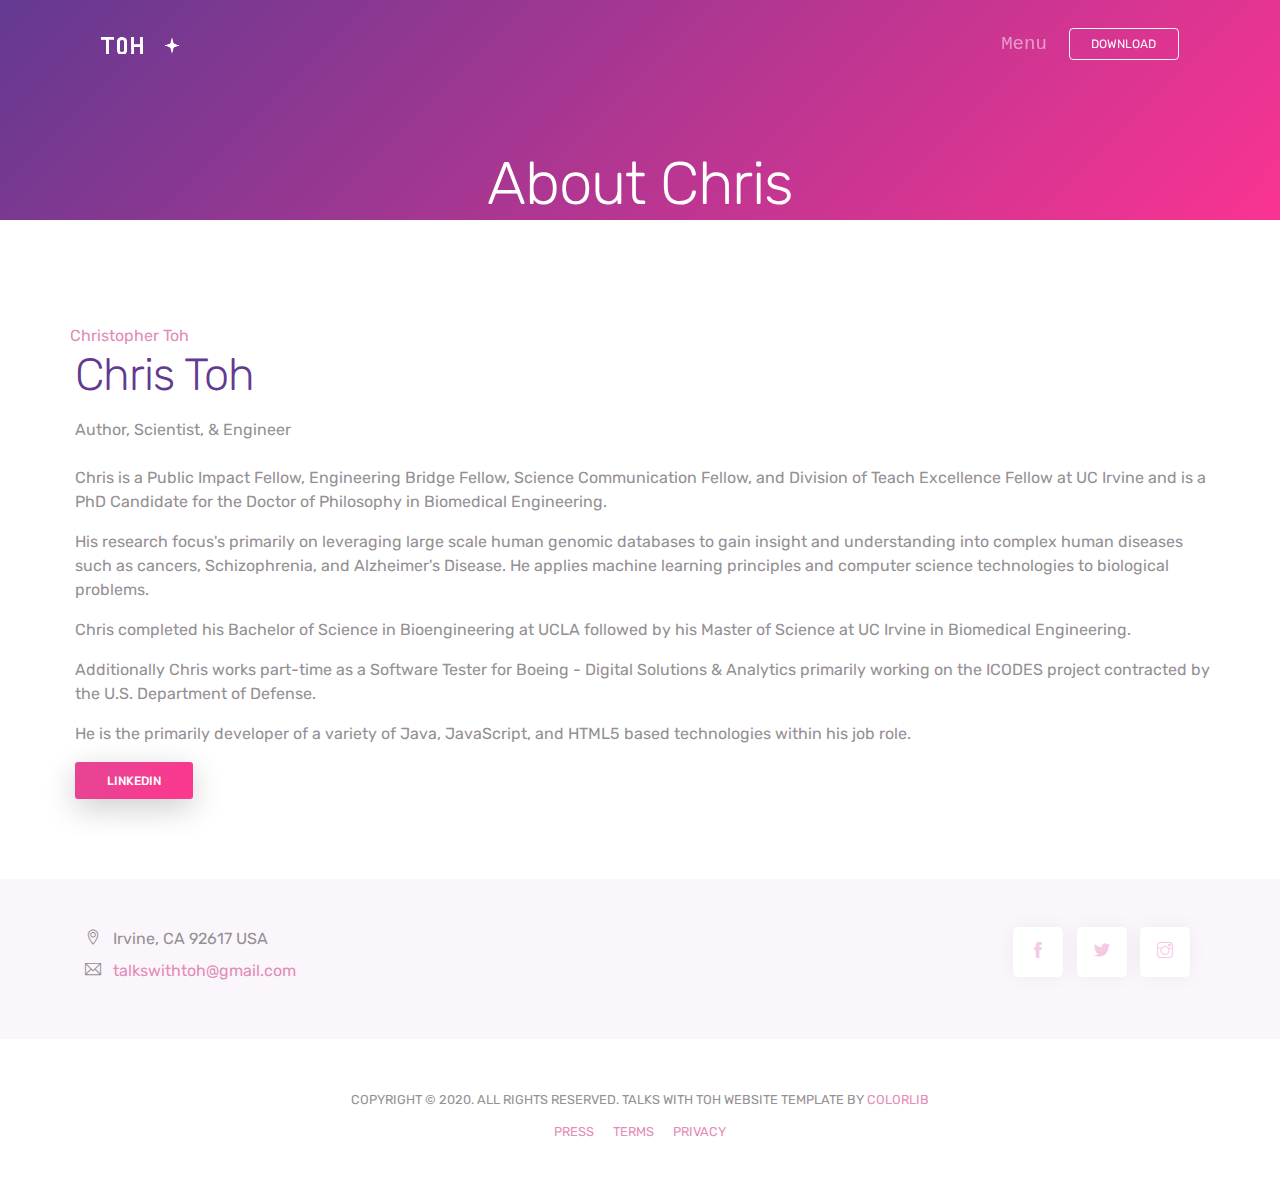
==== about.html @ 0e5e3f34 "Update about" ====
<!doctype html>
<html lang="en">
<!--

Page    : index / MobApp
Version : 1.0
Author  : Colorlib
URI     : https://colorlib.com

 -->

<head>
    <title>Talks With Toh - About</title>
    <!-- Required meta tags -->
    <meta charset="utf-8">
    <meta name="viewport" content="width=device-width, initial-scale=1, shrink-to-fit=no">
    <meta name="description" content="Podcast With Chris Toh">
    <meta name="keywords" content="HTML5, bootstrap, mobile, app, landing, ios, android, responsive, podcast, science, philosophy, faith">

    <!-- Font -->
    <link rel="dns-prefetch" href="//fonts.googleapis.com">
    <link href="https://fonts.googleapis.com/css?family=Rubik:300,400,500" rel="stylesheet">

	<!-- Favorite Icon -->
	<link rel="icon" type="image/png" href="images/twt.png">
	
    <!-- Bootstrap CSS -->
    <link rel="stylesheet" href="css/bootstrap.min.css">
    <!-- Themify Icons -->
    <link rel="stylesheet" href="css/themify-icons.css">
    <!-- Owl carousel -->
    <link rel="stylesheet" href="css/owl.carousel.min.css">
    <!-- Main css -->
    <link href="css/style.css" rel="stylesheet">
	<script type="text/javascript" src="https://platform.linkedin.com/badges/js/profile.js" async defer></script>
</head>

<body data-spy="scroll" data-target="#navbar" data-offset="30">
	<!-- Nav Menu -->

    <div class="nav-menu fixed-top">
        <div class="container">
            <div class="row">
                <div class="col-md-12">
                    <nav class="navbar navbar-dark navbar-expand-lg">
                        <a class="navbar-brand" href="index.html"><img src="images/logo.png" class="img-fluid" alt="logo"></a> <button class="navbar-toggler" type="button" data-toggle="collapse" data-target="#navbar" aria-controls="navbar" aria-expanded="false" aria-label="Toggle navigation"> <span class="navbar-toggler-icon"></span> </button>
                        <div class="collapse navbar-collapse" id="navbar">
                            <ul class="navbar-nav ml-auto">
                                <div class="dropdown active">
									<button class="dropbtn">Menu</button>
									<div class="dropdown-content">
										<li class="nav-item"> <a class="nav-link active" href="#home">HOME <span class="sr-only">(current)</span></a> </li>
										<li class="nav-item"> <a class="nav-link" href="#features">FEATURES</a> </li>
										<li class="nav-item"> <a class="nav-link" href="#gallery">GALLERY</a> </li>
										<li class="nav-item"> <a class="nav-link" href="#support">SUPPORT</a> </li>
										<li class="nav-item"> <a class="nav-link" href="#contact">CONTACT</a> </li>
										<li class="nav-item"> <a class="nav-link" href="press.html">NEWS</a> </li>
										<li class="nav-item"> <a class="nav-link" href="about.html">ABOUT US</a> </li>
										<li class="nav-item"> <a class="nav-link" href="podcast-episodes.html">EPISODES</a> </li>
									</div>
								</div>
                                <li class="nav-item"><a href="https://anchor.fm/talks-with-toh" class="btn btn-outline-light my-3 my-sm-0 ml-lg-3">Download</a></li>
                            </ul>
                        </div>
                    </nav>
                </div>
            </div>
        </div>
    </div>
	
	<header class="bg-gradient" id="home">
        <div class="container mt-5">
            <h1>About Chris</h1>
            <!--<p class="tagline"></p>-->
        </div>
    </header>
	
	<!-- // end .section -->
    <div class="section">

        <div class="container">
            <div class="row">
				<div class="LI-profile-badge"  data-version="v1" data-size="medium" data-locale="en_US" data-type="vertical" data-theme="dark" data-vanity="christopher-toh-9931a657"><a class="LI-simple-link" href='https://www.linkedin.com/in/christopher-toh-9931a657?trk=profile-badge'>Christopher Toh</a></div> 
                <div style="display:flex;">
					
					<div style="float:right; margin-left:5px;">
					
						<h2>Chris Toh</h2>
						<p class="mb-4">Author, Scientist, & Engineer</p>
						<p>Chris is a Public Impact Fellow, Engineering Bridge Fellow, Science Communication Fellow, and Division of Teach Excellence Fellow at UC Irvine and is a PhD Candidate for the Doctor of Philosophy in Biomedical Engineering.</p>
						<p>His research focus's primarily on leveraging large scale human genomic databases to gain insight and understanding into complex human diseases such as cancers, Schizophrenia, and Alzheimer's Disease. He applies machine learning principles and computer science technologies to biological problems.</p>
						<p>Chris completed his Bachelor of Science in Bioengineering at UCLA followed by his Master of Science at UC Irvine in Biomedical Engineering.</p>
						<p>Additionally Chris works part-time as a Software Tester for Boeing - Digital Solutions & Analytics primarily working on the ICODES project contracted by the U.S. Department of Defense.</p>
						<p>He is the primarily developer of a variety of Java, JavaScript, and HTML5 based technologies within his job role.</p>
						<div>
							<a href="https://www.linkedin.com/in/christopher-toh-9931a657" class="btn btn-primary">LinkedIn</a>
						</div>
					</div>
                </div>
            </div>
            
        </div>

    </div>
    <!-- // end .section -->
	
	<div class="light-bg py-5" id="contact">
        <div class="container">
            <div class="row">
                <div class="col-lg-6 text-center text-lg-left">
                    <p class="mb-2"> <span class="ti-location-pin mr-2"></span> Irvine, CA 92617 USA</p>
                    <div class=" d-block d-sm-inline-block">
                        <p class="mb-2">
                            <span class="ti-email mr-2"></span> <a class="mr-4" href="mailto:talkswithtoh@gmail.com">talkswithtoh@gmail.com</a>
                        </p>
                    </div>
                    <!--
					<div class="d-block d-sm-inline-block">
                        <p class="mb-0">
                            <span class="ti-headphone-alt mr-2"></span> <a href="tel:XXXXXXXXXX">XXX-XXX-XXXX</a>
                        </p>
                    </div>
					-->
                </div>
                <div class="col-lg-6">
                    <div class="social-icons">
                        <a href="https://www.facebook.com/TalksWithToh/"><span class="ti-facebook"></span></a>
                        <a href="https://twitter.com/christoh_ofslo"><span class="ti-twitter-alt"></span></a>
                        <a href="https://www.instagram.com/christoh_ofslo/"><span class="ti-instagram"></span></a>
                    </div>
                </div>
            </div>

        </div>

    </div>
    <!-- // end .section -->
    <footer class="my-5 text-center">
        <!-- Copyright removal is not prohibited! -->
        <p class="mb-2"><small>COPYRIGHT © 2020. ALL RIGHTS RESERVED. TALKS WITH TOH WEBSITE TEMPLATE BY <a href="https://colorlib.com">COLORLIB</a></small></p>

        <small>
            <a href="press.html" class="m-2">PRESS</a>
            <a href="#" class="m-2">TERMS</a>
            <a href="#" class="m-2">PRIVACY</a>
        </small>
    </footer>
	
	<!-- jQuery and Bootstrap -->
    <script src="js/jquery-3.2.1.min.js"></script>
    <script src="js/bootstrap.bundle.min.js"></script>
    <!-- Plugins JS -->
    <script src="js/owl.carousel.min.js"></script>
    <!-- Custom JS -->
    <script src="js/script.js"></script>
	
</body>
</html>
---- css/themify-icons.css ----
@font-face {
    font-family: 'themify';
    src: url('../fonts/themify.eot?-fvbane');
    src: url('../fonts/themify.eot?#iefix-fvbane') format('embedded-opentype'), url('../fonts/themify.woff?-fvbane') format('woff'), url('../fonts/themify.ttf?-fvbane') format('truetype'), url('../fonts/themify.svg?-fvbane#themify') format('svg');
    font-weight: normal;
    font-style: normal;
}

[class^="ti-"],
[class*=" ti-"] {
    font-family: 'themify';
    speak: none;
    font-style: normal;
    font-weight: normal;
    font-variant: normal;
    text-transform: none;
    line-height: 1;
    /* Better Font Rendering =========== */
    -webkit-font-smoothing: antialiased;
    -moz-osx-font-smoothing: grayscale;
}

.ti-wand:before {
    content: "\e600";
}

.ti-volume:before {
    content: "\e601";
}

.ti-user:before {
    content: "\e602";
}

.ti-unlock:before {
    content: "\e603";
}

.ti-unlink:before {
    content: "\e604";
}

.ti-trash:before {
    content: "\e605";
}

.ti-thought:before {
    content: "\e606";
}

.ti-target:before {
    content: "\e607";
}

.ti-tag:before {
    content: "\e608";
}

.ti-tablet:before {
    content: "\e609";
}

.ti-star:before {
    content: "\e60a";
}

.ti-spray:before {
    content: "\e60b";
}

.ti-signal:before {
    content: "\e60c";
}

.ti-shopping-cart:before {
    content: "\e60d";
}

.ti-shopping-cart-full:before {
    content: "\e60e";
}

.ti-settings:before {
    content: "\e60f";
}

.ti-search:before {
    content: "\e610";
}

.ti-zoom-in:before {
    content: "\e611";
}

.ti-zoom-out:before {
    content: "\e612";
}

.ti-cut:before {
    content: "\e613";
}

.ti-ruler:before {
    content: "\e614";
}

.ti-ruler-pencil:before {
    content: "\e615";
}

.ti-ruler-alt:before {
    content: "\e616";
}

.ti-bookmark:before {
    content: "\e617";
}

.ti-bookmark-alt:before {
    content: "\e618";
}

.ti-reload:before {
    content: "\e619";
}

.ti-plus:before {
    content: "\e61a";
}

.ti-pin:before {
    content: "\e61b";
}

.ti-pencil:before {
    content: "\e61c";
}

.ti-pencil-alt:before {
    content: "\e61d";
}

.ti-paint-roller:before {
    content: "\e61e";
}

.ti-paint-bucket:before {
    content: "\e61f";
}

.ti-na:before {
    content: "\e620";
}

.ti-mobile:before {
    content: "\e621";
}

.ti-minus:before {
    content: "\e622";
}

.ti-medall:before {
    content: "\e623";
}

.ti-medall-alt:before {
    content: "\e624";
}

.ti-marker:before {
    content: "\e625";
}

.ti-marker-alt:before {
    content: "\e626";
}

.ti-arrow-up:before {
    content: "\e627";
}

.ti-arrow-right:before {
    content: "\e628";
}

.ti-arrow-left:before {
    content: "\e629";
}

.ti-arrow-down:before {
    content: "\e62a";
}

.ti-lock:before {
    content: "\e62b";
}

.ti-location-arrow:before {
    content: "\e62c";
}

.ti-link:before {
    content: "\e62d";
}

.ti-layout:before {
    content: "\e62e";
}

.ti-layers:before {
    content: "\e62f";
}

.ti-layers-alt:before {
    content: "\e630";
}

.ti-key:before {
    content: "\e631";
}

.ti-import:before {
    content: "\e632";
}

.ti-image:before {
    content: "\e633";
}

.ti-heart:before {
    content: "\e634";
}

.ti-heart-broken:before {
    content: "\e635";
}

.ti-hand-stop:before {
    content: "\e636";
}

.ti-hand-open:before {
    content: "\e637";
}

.ti-hand-drag:before {
    content: "\e638";
}

.ti-folder:before {
    content: "\e639";
}

.ti-flag:before {
    content: "\e63a";
}

.ti-flag-alt:before {
    content: "\e63b";
}

.ti-flag-alt-2:before {
    content: "\e63c";
}

.ti-eye:before {
    content: "\e63d";
}

.ti-export:before {
    content: "\e63e";
}

.ti-exchange-vertical:before {
    content: "\e63f";
}

.ti-desktop:before {
    content: "\e640";
}

.ti-cup:before {
    content: "\e641";
}

.ti-crown:before {
    content: "\e642";
}

.ti-comments:before {
    content: "\e643";
}

.ti-comment:before {
    content: "\e644";
}

.ti-comment-alt:before {
    content: "\e645";
}

.ti-close:before {
    content: "\e646";
}

.ti-clip:before {
    content: "\e647";
}

.ti-angle-up:before {
    content: "\e648";
}

.ti-angle-right:before {
    content: "\e649";
}

.ti-angle-left:before {
    content: "\e64a";
}

.ti-angle-down:before {
    content: "\e64b";
}

.ti-check:before {
    content: "\e64c";
}

.ti-check-box:before {
    content: "\e64d";
}

.ti-camera:before {
    content: "\e64e";
}

.ti-announcement:before {
    content: "\e64f";
}

.ti-brush:before {
    content: "\e650";
}

.ti-briefcase:before {
    content: "\e651";
}

.ti-bolt:before {
    content: "\e652";
}

.ti-bolt-alt:before {
    content: "\e653";
}

.ti-blackboard:before {
    content: "\e654";
}

.ti-bag:before {
    content: "\e655";
}

.ti-move:before {
    content: "\e656";
}

.ti-arrows-vertical:before {
    content: "\e657";
}

.ti-arrows-horizontal:before {
    content: "\e658";
}

.ti-fullscreen:before {
    content: "\e659";
}

.ti-arrow-top-right:before {
    content: "\e65a";
}

.ti-arrow-top-left:before {
    content: "\e65b";
}

.ti-arrow-circle-up:before {
    content: "\e65c";
}

.ti-arrow-circle-right:before {
    content: "\e65d";
}

.ti-arrow-circle-left:before {
    content: "\e65e";
}

.ti-arrow-circle-down:before {
    content: "\e65f";
}

.ti-angle-double-up:before {
    content: "\e660";
}

.ti-angle-double-right:before {
    content: "\e661";
}

.ti-angle-double-left:before {
    content: "\e662";
}

.ti-angle-double-down:before {
    content: "\e663";
}

.ti-zip:before {
    content: "\e664";
}

.ti-world:before {
    content: "\e665";
}

.ti-wheelchair:before {
    content: "\e666";
}

.ti-view-list:before {
    content: "\e667";
}

.ti-view-list-alt:before {
    content: "\e668";
}

.ti-view-grid:before {
    content: "\e669";
}

.ti-uppercase:before {
    content: "\e66a";
}

.ti-upload:before {
    content: "\e66b";
}

.ti-underline:before {
    content: "\e66c";
}

.ti-truck:before {
    content: "\e66d";
}

.ti-timer:before {
    content: "\e66e";
}

.ti-ticket:before {
    content: "\e66f";
}

.ti-thumb-up:before {
    content: "\e670";
}

.ti-thumb-down:before {
    content: "\e671";
}

.ti-text:before {
    content: "\e672";
}

.ti-stats-up:before {
    content: "\e673";
}

.ti-stats-down:before {
    content: "\e674";
}

.ti-split-v:before {
    content: "\e675";
}

.ti-split-h:before {
    content: "\e676";
}

.ti-smallcap:before {
    content: "\e677";
}

.ti-shine:before {
    content: "\e678";
}

.ti-shift-right:before {
    content: "\e679";
}

.ti-shift-left:before {
    content: "\e67a";
}

.ti-shield:before {
    content: "\e67b";
}

.ti-notepad:before {
    content: "\e67c";
}

.ti-server:before {
    content: "\e67d";
}

.ti-quote-right:before {
    content: "\e67e";
}

.ti-quote-left:before {
    content: "\e67f";
}

.ti-pulse:before {
    content: "\e680";
}

.ti-printer:before {
    content: "\e681";
}

.ti-power-off:before {
    content: "\e682";
}

.ti-plug:before {
    content: "\e683";
}

.ti-pie-chart:before {
    content: "\e684";
}

.ti-paragraph:before {
    content: "\e685";
}

.ti-panel:before {
    content: "\e686";
}

.ti-package:before {
    content: "\e687";
}

.ti-music:before {
    content: "\e688";
}

.ti-music-alt:before {
    content: "\e689";
}

.ti-mouse:before {
    content: "\e68a";
}

.ti-mouse-alt:before {
    content: "\e68b";
}

.ti-money:before {
    content: "\e68c";
}

.ti-microphone:before {
    content: "\e68d";
}

.ti-menu:before {
    content: "\e68e";
}

.ti-menu-alt:before {
    content: "\e68f";
}

.ti-map:before {
    content: "\e690";
}

.ti-map-alt:before {
    content: "\e691";
}

.ti-loop:before {
    content: "\e692";
}

.ti-location-pin:before {
    content: "\e693";
}

.ti-list:before {
    content: "\e694";
}

.ti-light-bulb:before {
    content: "\e695";
}

.ti-Italic:before {
    content: "\e696";
}

.ti-info:before {
    content: "\e697";
}

.ti-infinite:before {
    content: "\e698";
}

.ti-id-badge:before {
    content: "\e699";
}

.ti-hummer:before {
    content: "\e69a";
}

.ti-home:before {
    content: "\e69b";
}

.ti-help:before {
    content: "\e69c";
}

.ti-headphone:before {
    content: "\e69d";
}

.ti-harddrives:before {
    content: "\e69e";
}

.ti-harddrive:before {
    content: "\e69f";
}

.ti-gift:before {
    content: "\e6a0";
}

.ti-game:before {
    content: "\e6a1";
}

.ti-filter:before {
    content: "\e6a2";
}

.ti-files:before {
    content: "\e6a3";
}

.ti-file:before {
    content: "\e6a4";
}

.ti-eraser:before {
    content: "\e6a5";
}

.ti-envelope:before {
    content: "\e6a6";
}

.ti-download:before {
    content: "\e6a7";
}

.ti-direction:before {
    content: "\e6a8";
}

.ti-direction-alt:before {
    content: "\e6a9";
}

.ti-dashboard:before {
    content: "\e6aa";
}

.ti-control-stop:before {
    content: "\e6ab";
}

.ti-control-shuffle:before {
    content: "\e6ac";
}

.ti-control-play:before {
    content: "\e6ad";
}

.ti-control-pause:before {
    content: "\e6ae";
}

.ti-control-forward:before {
    content: "\e6af";
}

.ti-control-backward:before {
    content: "\e6b0";
}

.ti-cloud:before {
    content: "\e6b1";
}

.ti-cloud-up:before {
    content: "\e6b2";
}

.ti-cloud-down:before {
    content: "\e6b3";
}

.ti-clipboard:before {
    content: "\e6b4";
}

.ti-car:before {
    content: "\e6b5";
}

.ti-calendar:before {
    content: "\e6b6";
}

.ti-book:before {
    content: "\e6b7";
}

.ti-bell:before {
    content: "\e6b8";
}

.ti-basketball:before {
    content: "\e6b9";
}

.ti-bar-chart:before {
    content: "\e6ba";
}

.ti-bar-chart-alt:before {
    content: "\e6bb";
}

.ti-back-right:before {
    content: "\e6bc";
}

.ti-back-left:before {
    content: "\e6bd";
}

.ti-arrows-corner:before {
    content: "\e6be";
}

.ti-archive:before {
    content: "\e6bf";
}

.ti-anchor:before {
    content: "\e6c0";
}

.ti-align-right:before {
    content: "\e6c1";
}

.ti-align-left:before {
    content: "\e6c2";
}

.ti-align-justify:before {
    content: "\e6c3";
}

.ti-align-center:before {
    content: "\e6c4";
}

.ti-alert:before {
    content: "\e6c5";
}

.ti-alarm-clock:before {
    content: "\e6c6";
}

.ti-agenda:before {
    content: "\e6c7";
}

.ti-write:before {
    content: "\e6c8";
}

.ti-window:before {
    content: "\e6c9";
}

.ti-widgetized:before {
    content: "\e6ca";
}

.ti-widget:before {
    content: "\e6cb";
}

.ti-widget-alt:before {
    content: "\e6cc";
}

.ti-wallet:before {
    content: "\e6cd";
}

.ti-video-clapper:before {
    content: "\e6ce";
}

.ti-video-camera:before {
    content: "\e6cf";
}

.ti-vector:before {
    content: "\e6d0";
}

.ti-themify-logo:before {
    content: "\e6d1";
}

.ti-themify-favicon:before {
    content: "\e6d2";
}

.ti-themify-favicon-alt:before {
    content: "\e6d3";
}

.ti-support:before {
    content: "\e6d4";
}

.ti-stamp:before {
    content: "\e6d5";
}

.ti-split-v-alt:before {
    content: "\e6d6";
}

.ti-slice:before {
    content: "\e6d7";
}

.ti-shortcode:before {
    content: "\e6d8";
}

.ti-shift-right-alt:before {
    content: "\e6d9";
}

.ti-shift-left-alt:before {
    content: "\e6da";
}

.ti-ruler-alt-2:before {
    content: "\e6db";
}

.ti-receipt:before {
    content: "\e6dc";
}

.ti-pin2:before {
    content: "\e6dd";
}

.ti-pin-alt:before {
    content: "\e6de";
}

.ti-pencil-alt2:before {
    content: "\e6df";
}

.ti-palette:before {
    content: "\e6e0";
}

.ti-more:before {
    content: "\e6e1";
}

.ti-more-alt:before {
    content: "\e6e2";
}

.ti-microphone-alt:before {
    content: "\e6e3";
}

.ti-magnet:before {
    content: "\e6e4";
}

.ti-line-double:before {
    content: "\e6e5";
}

.ti-line-dotted:before {
    content: "\e6e6";
}

.ti-line-dashed:before {
    content: "\e6e7";
}

.ti-layout-width-full:before {
    content: "\e6e8";
}

.ti-layout-width-default:before {
    content: "\e6e9";
}

.ti-layout-width-default-alt:before {
    content: "\e6ea";
}

.ti-layout-tab:before {
    content: "\e6eb";
}

.ti-layout-tab-window:before {
    content: "\e6ec";
}

.ti-layout-tab-v:before {
    content: "\e6ed";
}

.ti-layout-tab-min:before {
    content: "\e6ee";
}

.ti-layout-slider:before {
    content: "\e6ef";
}

.ti-layout-slider-alt:before {
    content: "\e6f0";
}

.ti-layout-sidebar-right:before {
    content: "\e6f1";
}

.ti-layout-sidebar-none:before {
    content: "\e6f2";
}

.ti-layout-sidebar-left:before {
    content: "\e6f3";
}

.ti-layout-placeholder:before {
    content: "\e6f4";
}

.ti-layout-menu:before {
    content: "\e6f5";
}

.ti-layout-menu-v:before {
    content: "\e6f6";
}

.ti-layout-menu-separated:before {
    content: "\e6f7";
}

.ti-layout-menu-full:before {
    content: "\e6f8";
}

.ti-layout-media-right-alt:before {
    content: "\e6f9";
}

.ti-layout-media-right:before {
    content: "\e6fa";
}

.ti-layout-media-overlay:before {
    content: "\e6fb";
}

.ti-layout-media-overlay-alt:before {
    content: "\e6fc";
}

.ti-layout-media-overlay-alt-2:before {
    content: "\e6fd";
}

.ti-layout-media-left-alt:before {
    content: "\e6fe";
}

.ti-layout-media-left:before {
    content: "\e6ff";
}

.ti-layout-media-center-alt:before {
    content: "\e700";
}

.ti-layout-media-center:before {
    content: "\e701";
}

.ti-layout-list-thumb:before {
    content: "\e702";
}

.ti-layout-list-thumb-alt:before {
    content: "\e703";
}

.ti-layout-list-post:before {
    content: "\e704";
}

.ti-layout-list-large-image:before {
    content: "\e705";
}

.ti-layout-line-solid:before {
    content: "\e706";
}

.ti-layout-grid4:before {
    content: "\e707";
}

.ti-layout-grid3:before {
    content: "\e708";
}

.ti-layout-grid2:before {
    content: "\e709";
}

.ti-layout-grid2-thumb:before {
    content: "\e70a";
}

.ti-layout-cta-right:before {
    content: "\e70b";
}

.ti-layout-cta-left:before {
    content: "\e70c";
}

.ti-layout-cta-center:before {
    content: "\e70d";
}

.ti-layout-cta-btn-right:before {
    content: "\e70e";
}

.ti-layout-cta-btn-left:before {
    content: "\e70f";
}

.ti-layout-column4:before {
    content: "\e710";
}

.ti-layout-column3:before {
    content: "\e711";
}

.ti-layout-column2:before {
    content: "\e712";
}

.ti-layout-accordion-separated:before {
    content: "\e713";
}

.ti-layout-accordion-merged:before {
    content: "\e714";
}

.ti-layout-accordion-list:before {
    content: "\e715";
}

.ti-ink-pen:before {
    content: "\e716";
}

.ti-info-alt:before {
    content: "\e717";
}

.ti-help-alt:before {
    content: "\e718";
}

.ti-headphone-alt:before {
    content: "\e719";
}

.ti-hand-point-up:before {
    content: "\e71a";
}

.ti-hand-point-right:before {
    content: "\e71b";
}

.ti-hand-point-left:before {
    content: "\e71c";
}

.ti-hand-point-down:before {
    content: "\e71d";
}

.ti-gallery:before {
    content: "\e71e";
}

.ti-face-smile:before {
    content: "\e71f";
}

.ti-face-sad:before {
    content: "\e720";
}

.ti-credit-card:before {
    content: "\e721";
}

.ti-control-skip-forward:before {
    content: "\e722";
}

.ti-control-skip-backward:before {
    content: "\e723";
}

.ti-control-record:before {
    content: "\e724";
}

.ti-control-eject:before {
    content: "\e725";
}

.ti-comments-smiley:before {
    content: "\e726";
}

.ti-brush-alt:before {
    content: "\e727";
}

.ti-youtube:before {
    content: "\e728";
}

.ti-vimeo:before {
    content: "\e729";
}

.ti-twitter:before {
    content: "\e72a";
}

.ti-time:before {
    content: "\e72b";
}

.ti-tumblr:before {
    content: "\e72c";
}

.ti-skype:before {
    content: "\e72d";
}

.ti-share:before {
    content: "\e72e";
}

.ti-share-alt:before {
    content: "\e72f";
}

.ti-rocket:before {
    content: "\e730";
}

.ti-pinterest:before {
    content: "\e731";
}

.ti-new-window:before {
    content: "\e732";
}

.ti-microsoft:before {
    content: "\e733";
}

.ti-list-ol:before {
    content: "\e734";
}

.ti-linkedin:before {
    content: "\e735";
}

.ti-layout-sidebar-2:before {
    content: "\e736";
}

.ti-layout-grid4-alt:before {
    content: "\e737";
}

.ti-layout-grid3-alt:before {
    content: "\e738";
}

.ti-layout-grid2-alt:before {
    content: "\e739";
}

.ti-layout-column4-alt:before {
    content: "\e73a";
}

.ti-layout-column3-alt:before {
    content: "\e73b";
}

.ti-layout-column2-alt:before {
    content: "\e73c";
}

.ti-instagram:before {
    content: "\e73d";
}

.ti-google:before {
    content: "\e73e";
}

.ti-github:before {
    content: "\e73f";
}

.ti-flickr:before {
    content: "\e740";
}

.ti-facebook:before {
    content: "\e741";
}

.ti-dropbox:before {
    content: "\e742";
}

.ti-dribbble:before {
    content: "\e743";
}

.ti-apple:before {
    content: "\e744";
}

.ti-android:before {
    content: "\e745";
}

.ti-save:before {
    content: "\e746";
}

.ti-save-alt:before {
    content: "\e747";
}

.ti-yahoo:before {
    content: "\e748";
}

.ti-wordpress:before {
    content: "\e749";
}

.ti-vimeo-alt:before {
    content: "\e74a";
}

.ti-twitter-alt:before {
    content: "\e74b";
}

.ti-tumblr-alt:before {
    content: "\e74c";
}

.ti-trello:before {
    content: "\e74d";
}

.ti-stack-overflow:before {
    content: "\e74e";
}

.ti-soundcloud:before {
    content: "\e74f";
}

.ti-sharethis:before {
    content: "\e750";
}

.ti-sharethis-alt:before {
    content: "\e751";
}

.ti-reddit:before {
    content: "\e752";
}

.ti-pinterest-alt:before {
    content: "\e753";
}

.ti-microsoft-alt:before {
    content: "\e754";
}

.ti-linux:before {
    content: "\e755";
}

.ti-jsfiddle:before {
    content: "\e756";
}

.ti-joomla:before {
    content: "\e757";
}

.ti-html5:before {
    content: "\e758";
}

.ti-flickr-alt:before {
    content: "\e759";
}

.ti-email:before {
    content: "\e75a";
}

.ti-drupal:before {
    content: "\e75b";
}

.ti-dropbox-alt:before {
    content: "\e75c";
}

.ti-css3:before {
    content: "\e75d";
}

.ti-rss:before {
    content: "\e75e";
}

.ti-rss-alt:before {
    content: "\e75f";
}

.ti-lg {
    font-size: 1.33333333em;
    line-height: 0.75em;
    vertical-align: -15%;
}

.ti-2x {
    font-size: 2em;
}

.ti-3x {
    font-size: 3em;
}

.ti-4x {
    font-size: 4em;
}

.ti-5x {
    font-size: 5em;
}
---- css/style.css ----
@charset "UTF-8";

/*

Style   : MobApp CSS
Version : 1.0
Author  : Surjith S M
URI     : https://surjithctly.in/

Copyright © All rights Reserved 

*/


/*------------------------
[TABLE OF CONTENTS]
    
1. GLOBAL STYLES
2. NAVBAR
3. HERO
4. TABS
5. TESTIMONIALS
6. IMAGE GALLERY
7. PRICING
8. CALL TO ACTION
9. FOOTER

------------------------*/


/* GLOBAL
----------------------*/

body {
    font-family: 'Rubik', sans-serif;
    position: relative;
}

a {
    color: #e38cb7;
}

a:hover,
a:focus {
    color: #d6619c;
}

h1 {
    font-size: 60px;
    font-weight: 300;
    letter-spacing: -1px;
    margin-bottom: 1.5rem;
}

h2 {
    font-size: 45px;
    font-weight: 300;
    color: #633991;
    letter-spacing: -1px;
    margin-bottom: 1rem;
}

h3 {
    color: #633991;
    font-size: 33px;
    font-weight: 500;
}

h4 {
    font-size: 20px;
    font-weight: 500;
    color: #633991;
}

h5 {
    font-size: 28px;
    font-weight: 300;
    color: #633991;
    margin-bottom: 0.7rem;
}

p {
    color: #959094;
}

p.lead {
    color: #e38cb7;
    margin-bottom: 2rem;
}

.text-primary {
    color: #e38cb7 !important;
}

.light-font {
    font-weight: 300;
}

.btn {
    font-size: 12px;
    font-weight: 400;
    text-transform: uppercase;
    padding: 0.375rem 1.35rem;
    transition: all 0.3s ease;
}

.btn-outline-light:hover {
    color: #d6619c;
}

.btn-primary {
    border-radius: 3px;
    background-image: -moz-linear-gradient( 122deg, #e54595 0%, #fd378e 100%);
    background-image: -webkit-linear-gradient( 122deg, #e54595 0%, #fd378e 100%);
    background-image: -ms-linear-gradient( 122deg, #e54595 0%, #fd378e 100%);
    background-image: linear-gradient( 122deg, #e54595 0%, #fd378e 100%);
    box-shadow: 0px 9px 32px 0px rgba(0, 0, 0, 0.2);
    font-weight: 500;
    padding: 0.6rem 2rem;
    border: 0;
}

.btn-primary:hover,
.btn-primary:focus,
.btn-primary:active,
.btn-primary:not([disabled]):not(.disabled).active,
.btn-primary:not([disabled]):not(.disabled):active,
.show>.btn-primary.dropdown-toggle {
    background-image: linear-gradient( 122deg, #fd378e 0%, #e54595 100%);
    box-shadow: 0px 9px 32px 0px rgba(0, 0, 0, 0.3);
    color: #FFF;
}

.btn-light {
    border-radius: 3px;
    background: #FFF;
    box-shadow: 0px 9px 32px 0px rgba(0, 0, 0, 0.26);
    font-size: 14px;
    font-weight: 500;
    color: #633991;
    margin: 0.5rem;
    padding: 0.7rem 1.6rem;
    line-height: 1.8;
}

.btn-group-lg>.btn,
.btn-lg {
    padding: 0.8rem 1rem;
    font-size: 15px;
}

.light-bg {
    background-color: #faf6fb;
}

.section {
    padding: 80px 0;
}

.section-title {
    text-align: center;
    margin-bottom: 3rem;
}

.section-title small {
    color: #998a9b;
}

@media (max-width:767px) {
    h1 {
        font-size: 40px;
    }
    h2 {
        font-size: 30px;
    }
}


/* NAVBAR
----------------------*/

.nav-menu {
    padding: 1rem 0;
    transition: all 0.3s ease;
}

.nav-menu.is-scrolling,
.nav-menu.menu-is-open {
    background-color: rgb(74, 13, 143);
    background: -moz-linear-gradient(135deg, rgb(74, 13, 143) 0%, rgb(250, 42, 143) 100%);
    background: -webkit-linear-gradient(135deg, rgb(74, 13, 143) 0%, rgb(250, 42, 143) 100%);
    background: linear-gradient(135deg, rgb(74, 13, 143) 0%, rgb(250, 42, 143) 100%);
    -webkit-box-shadow: 0px 5px 23px 0px rgba(0, 0, 0, 0.1);
    -moz-box-shadow: 0px 5px 23px 0px rgba(0, 0, 0, 0.1);
    box-shadow: 0px 5px 23px 0px rgba(0, 0, 0, 0.1);
}

.nav-menu.is-scrolling {
    padding: 0;
}

.navbar-nav .nav-link {
    position: relative;
}

@media (min-width: 992px) {
    .navbar-expand-lg .navbar-nav .nav-link {
        padding-right: 1rem;
        padding-left: 1rem;
        font-size: 14px;
    }
    .navbar-nav>.nav-item>.nav-link.active:after {
        content: "";
        border-bottom: 2px solid #cd99d4;
        left: 1rem;
        right: 1rem;
        bottom: 5px;
        height: 1px;
        position: absolute;
    }
}

@media (max-width:991px) {
    .navbar-nav.is-scrolling {
        padding-bottom: 1rem;
    }
    .navbar-nav .nav-item {
        text-align: center;
    }
}

 /* Dropdown Button */
.dropbtn {
	background: transparent;
	color: rgba(255,255,255,.5);
	border: none;
	position: static;
	text-decoration: none;
	font-family: "SFMono-Regular",Menlo,Monaco,Consolas,"Liberation Mono","Courier New",monospace;
	font-size: 19px;
	font-weight: 400;
	line-height: 30px;
	display: block;
}

.dropbtn.active {
	background: #FFF;
    border-top-width: 3px;
    border-color: #ce75b4 #faf6fb #FFF;
    color: #633991;
}

/* The container <div> - needed to position the dropdown content */
.dropdown {
	box-sizing: border-box;
	display: list-item;
	line-height: 24px;
	position: static;
}

/* Dropdown Content (Hidden by Default) */
.dropdown-content {
  display: none;
  position: absolute;
  background-color: rgb(74, 13, 143);
  min-width: 160px;
  box-shadow: 0px 8px 16px 0px rgba(0,0,0,0.2);
  z-index: 1;
}

/* Links inside the dropdown */
.dropdown-content a {
  color: black;
  padding: 12px 16px;
  text-decoration: none;
  display: block;
}

/* Change color of dropdown links on hover */
.dropdown-content a:hover {background-color: transparent;}

/* Show the dropdown menu on hover */
.dropdown:hover .dropdown-content {
	display: block;
	background-color: rgb(74, 13, 143);
    background: -moz-linear-gradient(135deg, rgb(74, 13, 143) 0%, rgb(250, 42, 143) 100%);
    background: -webkit-linear-gradient(135deg, rgb(74, 13, 143) 0%, rgb(250, 42, 143) 100%);
    background: linear-gradient(135deg, rgb(74, 13, 143) 0%, rgb(250, 42, 143) 100%);
    -webkit-box-shadow: 0px 5px 23px 0px rgba(0, 0, 0, 0.1);
    -moz-box-shadow: 0px 5px 23px 0px rgba(0, 0, 0, 0.1);
    box-shadow: 0px 5px 23px 0px rgba(0, 0, 0, 0.1);
}

/* Change the background color of the dropdown button when the dropdown content is shown */
.dropdown:hover .dropbtn {
	background-color: transparent;
	background-image: -moz-linear-gradient( 122deg, #e6388e 0%, #fb378e 100%);
    background-image: -webkit-linear-gradient( 122deg, #e6388e 0%, #fb378e 100%);
    background-image: -ms-linear-gradient( 122deg, #e6388e 0%, #fb378e 100%);
    background-image: linear-gradient( 122deg, #e6388e 0%, #fb378e 100%);
    box-shadow: 0px 9px 32px 0px rgba(0, 0, 0, 0.09);
    color: #FFF;
} 

/* HERO
----------------------*/

header {
    padding: 100px 0 0;
    text-align: center;
    color: #FFF;
}

.bg-gradient {
    background-image: -moz-linear-gradient( 135deg, rgba(60, 8, 118, 0.8) 0%, rgba(250, 0, 118, 0.8) 100%);
    background-image: -webkit-linear-gradient( 135deg, rgba(60, 8, 118, 0.8) 0%, rgba(250, 0, 118, 0.8) 100%);
    background-image: -ms-linear-gradient( 135deg, rgba(60, 8, 118, 0.8) 0%, rgba(250, 0, 118, 0.8) 100%);
    background-image: linear-gradient( 135deg, rgba(60, 8, 118, 0.8) 0%, rgba(250, 0, 118, 0.8) 100%);
}

.tagline {
    font-size: 23px;
    font-weight: 300;
    color: #ffb8f6;
    max-width: 800px;
    margin: 0 auto;
}

.img-holder {
    height: 0;
    padding-bottom: 33%;
    overflow: hidden;
}

@media (max-width:1200px) {
    .img-holder {
        padding-bottom: 50%;
    }
}

@media (max-width:767px) {
    .tagline {
        font-size: 17px;
    }
    .img-holder {
        padding-bottom: 100%;
    }
}


/* FEATURES
----------------------*/

.gradient-fill:before {
    color: #fc73b4;
    background: -moz-linear-gradient(top, #9477b4 0%, #fc73b4 100%);
    background: -webkit-linear-gradient(top, #9477b4 0%, #fc73b4 100%);
    background: linear-gradient(to bottom, #9477b4 0%, #fc73b4 100%);
    -webkit-background-clip: text;
    background-clip: text;
    -webkit-text-fill-color: transparent;
}

.card.features {
    border: 0;
    border-radius: 3px;
    box-shadow: 0px 5px 7px 0px rgba(0, 0, 0, 0.04);
    transition: all 0.3s ease;
}

@media (max-width:991px) {
    .card.features {
        margin-bottom: 2rem;
    }
    [class^="col-"]:last-child .card.features {
        margin-bottom: 0;
    }
}

.card.features:before {
    content: "";
    position: absolute;
    width: 3px;
    color: #fc73b4;
    background: -moz-linear-gradient(top, #9477b4 0%, #fc73b4 100%);
    background: -webkit-linear-gradient(top, #9477b4 0%, #fc73b4 100%);
    background: linear-gradient(to bottom, #9477b4 0%, #fc73b4 100%);
    top: 0;
    bottom: 0;
    left: 0;
}

.card-text {
    font-size: 14px;
}

.card.features:hover {
    transform: translateY(-3px);
    -moz-box-shadow: 0px 5px 30px 0px rgba(0, 0, 0, 0.08);
    -webkit-box-shadow: 0px 5px 30px 0px rgba(0, 0, 0, 0.08);
    box-shadow: 0px 5px 30px 0px rgba(0, 0, 0, 0.08);
}

.box-icon {
    box-shadow: 0px 0px 43px 0px rgba(0, 0, 0, 0.14);
    padding: 10px;
    width: 70px;
    border-radius: 3px;
    margin-bottom: 1.5rem;
    background-color: #FFF;
}

.circle-icon {
    box-shadow: 0px 9px 32px 0px rgba(0, 0, 0, 0.07);
    padding: 10px;
    width: 100px;
    height: 100px;
    border-radius: 50%;
    margin-bottom: 1.5rem;
    background-color: #FFF;
    color: #f5378e;
    font-size: 48px;
    text-align: center;
    line-height: 80px;
    font-weight: 300;
    transition: all 0.3s ease;
}

@media (max-width:992px) {
    .circle-icon {
        width: 70px;
        height: 70px;
        font-size: 28px;
        line-height: 50px;
    }
}

.ui-steps li:hover .circle-icon {
    background-image: -moz-linear-gradient( 122deg, #e6388e 0%, #fb378e 100%);
    background-image: -webkit-linear-gradient( 122deg, #e6388e 0%, #fb378e 100%);
    background-image: -ms-linear-gradient( 122deg, #e6388e 0%, #fb378e 100%);
    background-image: linear-gradient( 122deg, #e6388e 0%, #fb378e 100%);
    box-shadow: 0px 9px 32px 0px rgba(0, 0, 0, 0.09);
    color: #FFF;
}

.ui-steps li {
    padding: 15px 0;
}

.ui-steps li:not(:last-child) {
    border-bottom: 1px solid #f8e3f0;
}

.perspective-phone {
    position: relative;
    z-index: -1;
}

@media (min-width:992px) {
    .perspective-phone {
        margin-top: -150px;
    }
}


/*  TABS
----------------------*/

.tab-content {
    border-bottom-right-radius: 3px;
    border-bottom-left-radius: 3px;
    background-color: #FFF;
    box-shadow: 0px 5px 7px 0px rgba(0, 0, 0, 0.04);
    padding: 3rem;
}

@media (max-width:992px) {
    .tab-content {
        padding: 1.5rem;
    }
}

.tab-content p {
    line-height: 1.8;
}

.tab-content h2 {
    margin-bottom: 0.5rem;
}

.nav-tabs {
    border-bottom: 0;
}

.nav-tabs .nav-item .nav-link,
.nav-tabs .nav-link:focus,
.nav-tabs .nav-link:hover {
    padding: 1rem 1rem;
    border-color: #faf6fb #faf6fb #FFF;
    font-size: 19px;
    color: #b5a4c8;
    background: #f5eff7;
}

.nav-tabs .nav-link.active {
    background: #FFF;
    border-top-width: 3px;
    border-color: #ce75b4 #faf6fb #FFF;
    color: #633991;
}


/*  TESTIMONIALS
----------------------*/

.owl-carousel .owl-item img.client-img {
    width: 110px;
    margin: 30px auto;
    border-radius: 50%;
    box-shadow: 0px 9px 32px 0px rgba(0, 0, 0, 0.07);
}

.testimonials-single {
    text-align: center;
    max-width: 80%;
    margin: 0 auto;
}

.blockquote {
    color: #7a767a;
    font-weight: 300;
}

.owl-next.disabled,
.owl-prev.disabled {
    opacity: 0.5;
}

.owl-prev,
.owl-next {
    position: absolute;
    top: 50%;
    transform: translateY(-50%);
}

.owl-prev {
    left: 0;
}

.owl-next {
    right: 0;
}

.owl-theme .owl-nav.disabled+.owl-dots {
    margin-top: 60px;
}

.owl-theme .owl-dots .owl-dot span {
    background: #e7d9eb;
    width: 35px;
    height: 8px;
    border-radius: 10px;
    transition: all 0.3s ease-in;
}

.owl-theme .owl-dots .owl-dot:hover span {
    background: #ff487e;
}

.owl-theme .owl-dots .owl-dot.active span {
    background: #ff487e;
    box-shadow: 0px 9px 32px 0px rgba(0, 0, 0, 0.07);
}


/*  IMAGE GALLERY
----------------------*/

.img-gallery .owl-item {
    box-shadow: 0px 9px 32px 0px rgba(0, 0, 0, 0.07);
    transform: scale(0.8);
    transition: all 0.3s ease-in;
}

.img-gallery .owl-item.center {
    transform: scale(1);
}


/*  PRICING
----------------------*/

@media (max-width:992px) {
    .card-deck {
        -ms-flex-direction: column;
        flex-direction: column;
    }
    .card-deck .card {
        margin-bottom: 15px;
    }
}

.card.pricing {
    border: 1px solid #f1eef1;
}

.card.pricing.popular {
    border-top-width: 3px;
    border-color: #ce75b4 #faf6fb #FFF;
    box-shadow: 0px 12px 59px 0px rgba(36, 7, 31, 0.11);
    color: #633991;
}

.card.pricing .card-head {
    text-align: center;
    padding: 40px 0 20px;
}

.card.pricing .card-head .price {
    display: block;
    font-size: 45px;
    font-weight: 300;
    color: #633991;
}

.card.pricing .card-head .price sub {
    bottom: 0;
    font-size: 55%;
}

.card.pricing .list-group-item {
    border: 0;
    text-align: center;
    color: #959094;
    padding: 1.05rem 1.25rem;
}

.card.pricing .list-group-item del {
    color: #d9d3d8;
}

.card.pricing .card-body {
    padding: 1.75rem;
}


/*  CALL TO ACTION
----------------------*/

.call-to-action {
    text-align: center;
    color: #FFF;
    margin: 3rem 0;
}

.call-to-action .box-icon {
    margin-left: auto;
    margin-right: auto;
    border-radius: 5px;
    transform: scale(0.85);
    margin-bottom: 2.5rem;
}

.call-to-action h2 {
    color: #FFF;
}

.call-to-action .tagline {
    font-size: 16px;
    font-weight: 300;
    color: #ffb8f6;
    max-width: 650px;
    margin: 0 auto;
}

.btn-light img {
    margin-right: 0.4rem;
    vertical-align: text-bottom;
}


/*  FOOTER
----------------------*/

.social-icons {
    text-align: right;
}

.social-icons a {
    background-color: #FFF;
    box-shadow: 0px 0px 21px 0px rgba(0, 0, 0, 0.05);
    width: 50px;
    height: 50px;
    display: inline-block;
    text-align: center;
    line-height: 50px;
    margin: 0 0.3rem;
    border-radius: 5px;
    color: #f4c9e2;
    transition: all 0.3s ease;
}

.social-icons a:hover {
    text-decoration: none;
    color: #e38cb7;
}

@media (max-width:991px) {
    .social-icons {
        text-align: center;
        margin-top: 2rem;
    }
}

/*  EMBED
----------------------*/
.iframe-container {
	display: flex;
	justify-content: center;
	align-items:center;
    position: relative;
    overflow: hidden;
	padding-bottom: 20%;
}

.iframe-container iframe {
    position: absolute;
    top: 0;
    left: 0;
    width: 100%;
    height: 100%;
    border: 0;
}

/* If in mobile screen with maximum width 479px. The iPhone screen resolution is 320x480 px (except iPhone4, 640x960) */    
@media only screen and (max-width: 479px){
    .iframe-container { width: 90%; }
}
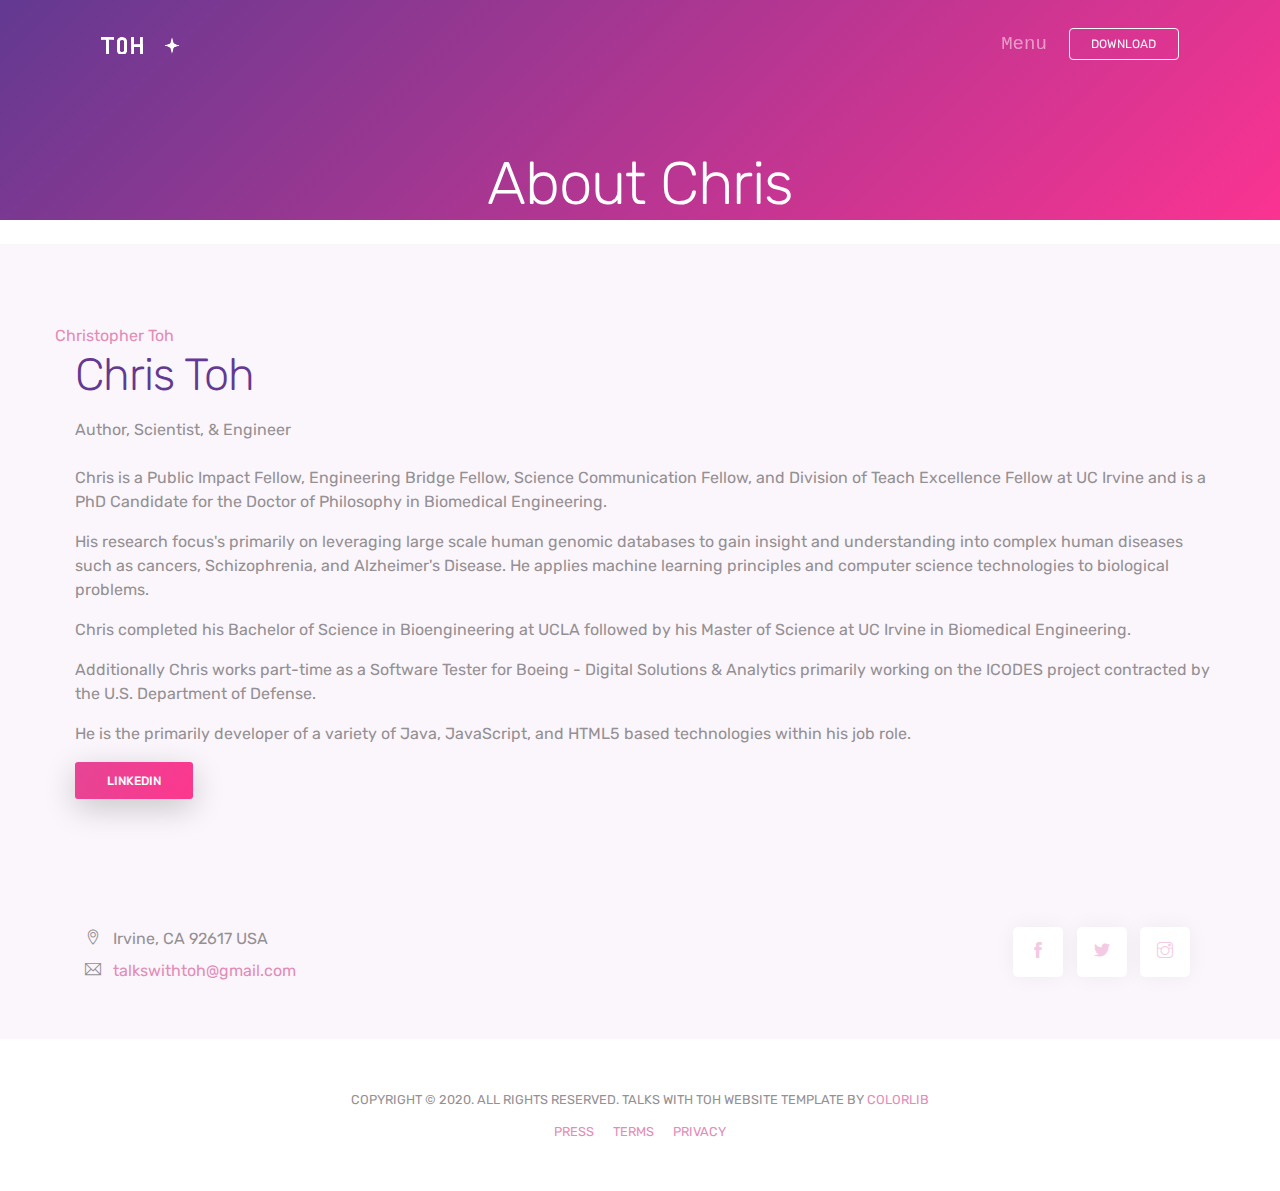
==== commit 52b469be: "Fixed reference links" ====
--- a/about.html
+++ b/about.html
@@ -32,7 +32,18 @@
     <link rel="stylesheet" href="css/owl.carousel.min.css">
     <!-- Main css -->
     <link href="css/style.css" rel="stylesheet">
+	<!-- LinkedIn Badge Script -->
 	<script type="text/javascript" src="https://platform.linkedin.com/badges/js/profile.js" async defer></script>
+	
+	<!-- Global site tag (gtag.js) - Google Analytics -->
+	<script async src="https://www.googletagmanager.com/gtag/js?id=G-KRJTVBMWMR"></script>
+	<script>
+	  window.dataLayer = window.dataLayer || [];
+	  function gtag(){dataLayer.push(arguments);}
+	  gtag('js', new Date());
+
+	  gtag('config', 'G-KRJTVBMWMR');
+	</script>
 </head>
 
 <body data-spy="scroll" data-target="#navbar" data-offset="30">
@@ -49,14 +60,14 @@
                                 <div class="dropdown active">
 									<button class="dropbtn">Menu</button>
 									<div class="dropdown-content">
-										<li class="nav-item"> <a class="nav-link active" href="#home">HOME <span class="sr-only">(current)</span></a> </li>
-										<li class="nav-item"> <a class="nav-link" href="#features">FEATURES</a> </li>
-										<li class="nav-item"> <a class="nav-link" href="#gallery">GALLERY</a> </li>
-										<li class="nav-item"> <a class="nav-link" href="#support">SUPPORT</a> </li>
-										<li class="nav-item"> <a class="nav-link" href="#contact">CONTACT</a> </li>
-										<li class="nav-item"> <a class="nav-link" href="press.html">NEWS</a> </li>
-										<li class="nav-item"> <a class="nav-link" href="about.html">ABOUT US</a> </li>
-										<li class="nav-item"> <a class="nav-link" href="podcast-episodes.html">EPISODES</a> </li>
+										<li class="nav-item"> <a class="nav-link active" href="./index.html#home">HOME <span class="sr-only">(current)</span></a> </li>
+										<li class="nav-item"> <a class="nav-link" href="./index.html#features">FEATURES</a> </li>
+										<li class="nav-item"> <a class="nav-link" href="./index.html#gallery">GALLERY</a> </li>
+										<li class="nav-item"> <a class="nav-link" href="./index.html#support">SUPPORT</a> </li>
+										<li class="nav-item"> <a class="nav-link" href="./index.html#contact">CONTACT</a> </li>
+										<li class="nav-item"> <a class="nav-link" href="./press.html">NEWS</a> </li>
+										<li class="nav-item"> <a class="nav-link" href="./about.html">ABOUT US</a> </li>
+										<li class="nav-item"> <a class="nav-link" href="./podcast-episodes.html">EPISODES</a> </li>
 									</div>
 								</div>
                                 <li class="nav-item"><a href="https://anchor.fm/talks-with-toh" class="btn btn-outline-light my-3 my-sm-0 ml-lg-3">Download</a></li>
@@ -71,17 +82,19 @@
 	<header class="bg-gradient" id="home">
         <div class="container mt-5">
             <h1>About Chris</h1>
-            <!--<p class="tagline"></p>-->
+            <p class="tagline"></p>
         </div>
     </header>
 	
 	<!-- // end .section -->
-    <div class="section">
+    <div class="section light-bg">
 
         <div class="container">
             <div class="row">
-				<div class="LI-profile-badge"  data-version="v1" data-size="medium" data-locale="en_US" data-type="vertical" data-theme="dark" data-vanity="christopher-toh-9931a657"><a class="LI-simple-link" href='https://www.linkedin.com/in/christopher-toh-9931a657?trk=profile-badge'>Christopher Toh</a></div> 
-                <div style="display:flex;">
+				<div class="row">
+					<div class="LI-profile-badge"  data-version="v1" data-size="medium" data-locale="en_US" data-type="vertical" data-theme="dark" data-vanity="christopher-toh-9931a657"><a class="LI-simple-link" href='https://www.linkedin.com/in/christopher-toh-9931a657?trk=profile-badge'>Christopher Toh</a></div> 
+                </div>
+				<div style="display:flex;">
 					
 					<div style="float:right; margin-left:5px;">
 					
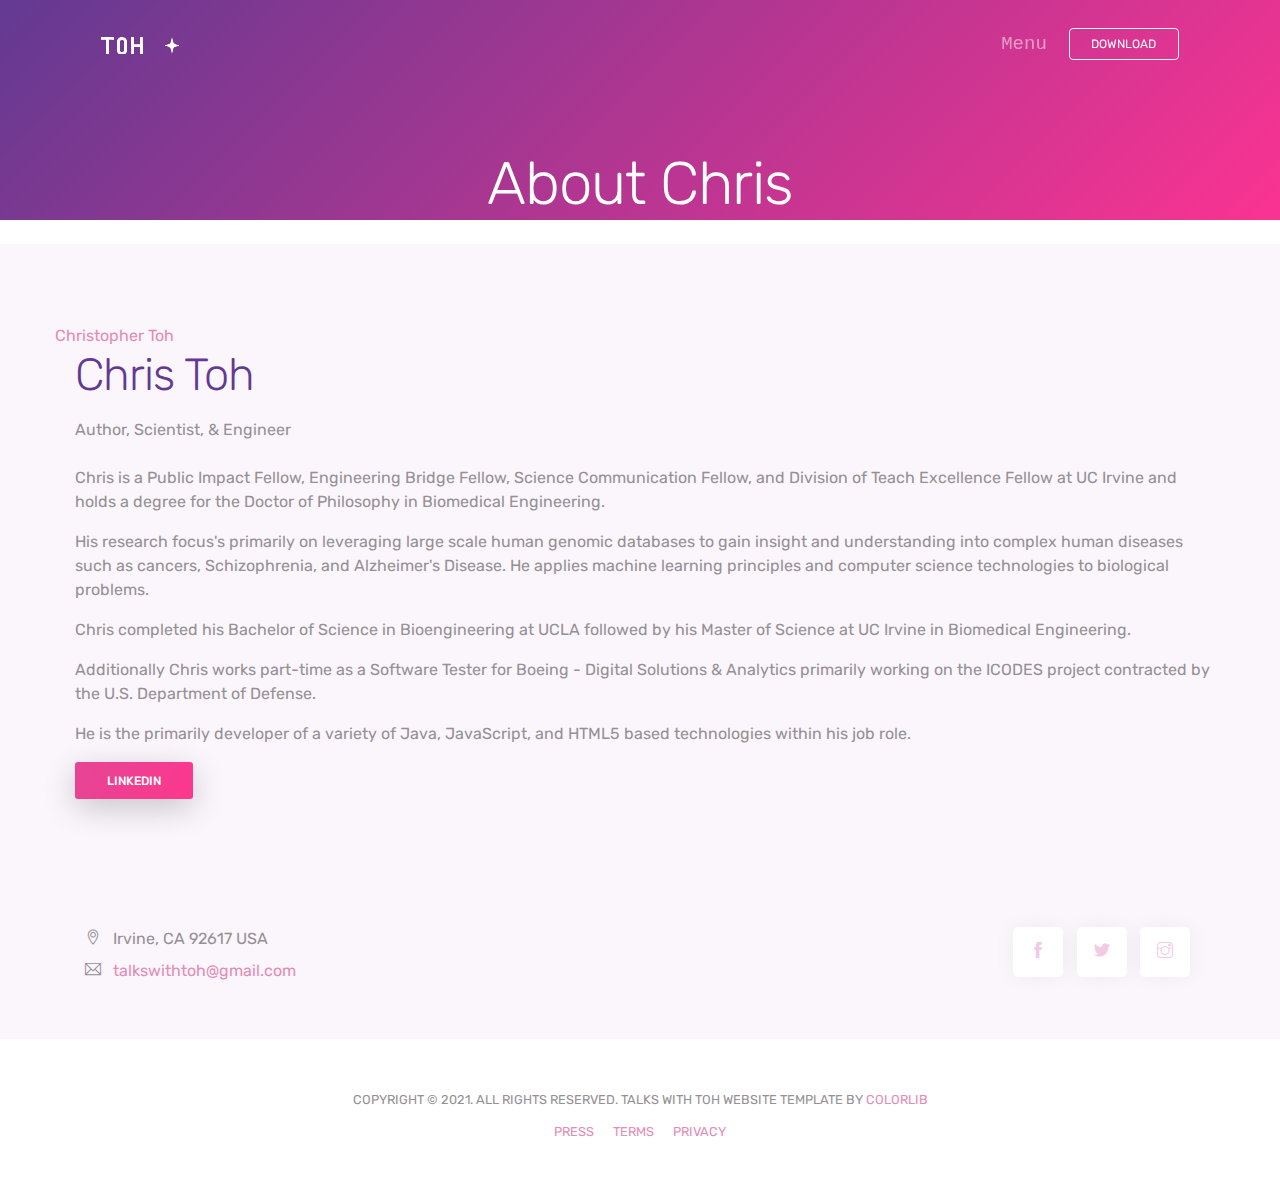
==== commit 569cac84: "Added Dissertation and 2021 Copyright" ====
--- a/about.html
+++ b/about.html
@@ -100,7 +100,7 @@
 					
 						<h2>Chris Toh</h2>
 						<p class="mb-4">Author, Scientist, & Engineer</p>
-						<p>Chris is a Public Impact Fellow, Engineering Bridge Fellow, Science Communication Fellow, and Division of Teach Excellence Fellow at UC Irvine and is a PhD Candidate for the Doctor of Philosophy in Biomedical Engineering.</p>
+						<p>Chris is a Public Impact Fellow, Engineering Bridge Fellow, Science Communication Fellow, and Division of Teach Excellence Fellow at UC Irvine and holds a degree for the Doctor of Philosophy in Biomedical Engineering.</p>
 						<p>His research focus's primarily on leveraging large scale human genomic databases to gain insight and understanding into complex human diseases such as cancers, Schizophrenia, and Alzheimer's Disease. He applies machine learning principles and computer science technologies to biological problems.</p>
 						<p>Chris completed his Bachelor of Science in Bioengineering at UCLA followed by his Master of Science at UC Irvine in Biomedical Engineering.</p>
 						<p>Additionally Chris works part-time as a Software Tester for Boeing - Digital Solutions & Analytics primarily working on the ICODES project contracted by the U.S. Department of Defense.</p>
@@ -150,7 +150,7 @@
     <!-- // end .section -->
     <footer class="my-5 text-center">
         <!-- Copyright removal is not prohibited! -->
-        <p class="mb-2"><small>COPYRIGHT © 2020. ALL RIGHTS RESERVED. TALKS WITH TOH WEBSITE TEMPLATE BY <a href="https://colorlib.com">COLORLIB</a></small></p>
+        <p class="mb-2"><small>COPYRIGHT © 2021. ALL RIGHTS RESERVED. TALKS WITH TOH WEBSITE TEMPLATE BY <a href="https://colorlib.com">COLORLIB</a></small></p>
 
         <small>
             <a href="press.html" class="m-2">PRESS</a>
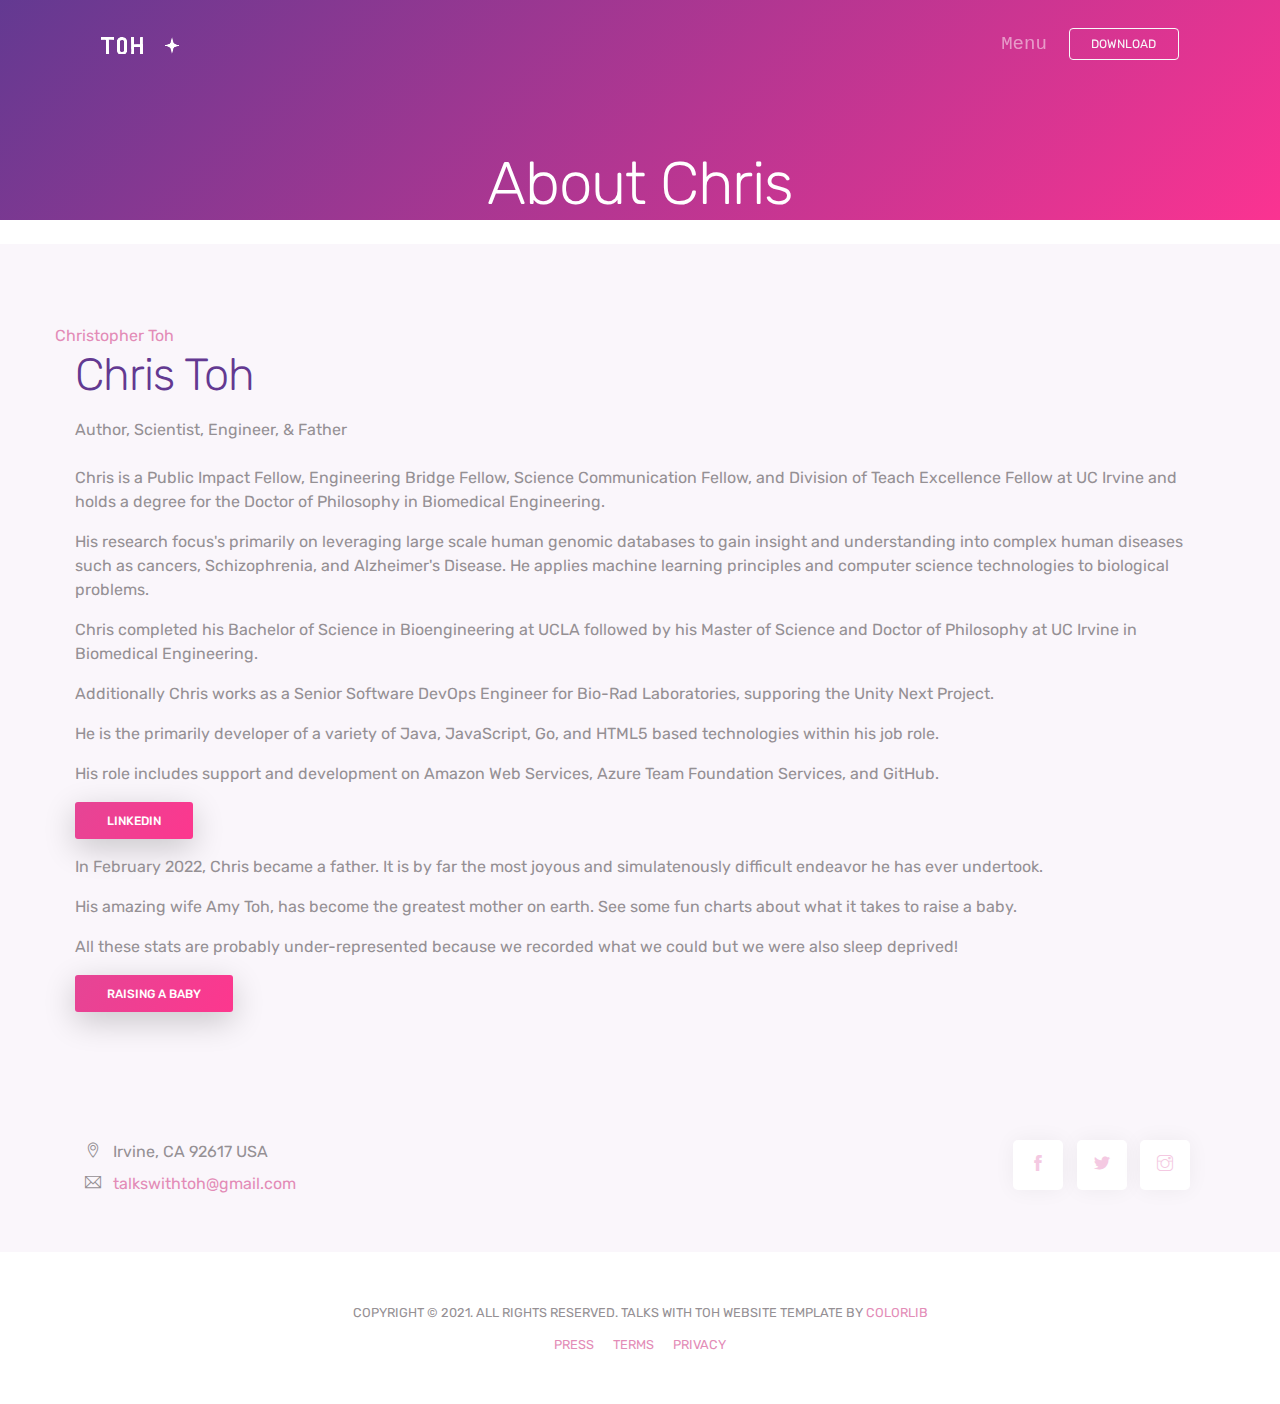
==== commit 0b19d1d0: "Added Adeline Charts." ====
--- a/about.html
+++ b/about.html
@@ -99,14 +99,22 @@
 					<div style="float:right; margin-left:5px;">
 					
 						<h2>Chris Toh</h2>
-						<p class="mb-4">Author, Scientist, & Engineer</p>
+						<p class="mb-4">Author, Scientist, Engineer, & Father</p>
 						<p>Chris is a Public Impact Fellow, Engineering Bridge Fellow, Science Communication Fellow, and Division of Teach Excellence Fellow at UC Irvine and holds a degree for the Doctor of Philosophy in Biomedical Engineering.</p>
 						<p>His research focus's primarily on leveraging large scale human genomic databases to gain insight and understanding into complex human diseases such as cancers, Schizophrenia, and Alzheimer's Disease. He applies machine learning principles and computer science technologies to biological problems.</p>
-						<p>Chris completed his Bachelor of Science in Bioengineering at UCLA followed by his Master of Science at UC Irvine in Biomedical Engineering.</p>
-						<p>Additionally Chris works part-time as a Software Tester for Boeing - Digital Solutions & Analytics primarily working on the ICODES project contracted by the U.S. Department of Defense.</p>
-						<p>He is the primarily developer of a variety of Java, JavaScript, and HTML5 based technologies within his job role.</p>
+						<p>Chris completed his Bachelor of Science in Bioengineering at UCLA followed by his Master of Science and Doctor of Philosophy at UC Irvine in Biomedical Engineering.</p>
+						<p>Additionally Chris works as a Senior Software DevOps Engineer for Bio-Rad Laboratories, supporing the Unity Next Project.</p>
+						<p>He is the primarily developer of a variety of Java, JavaScript, Go, and HTML5 based technologies within his job role.</p>
+                        <p>His role includes support and development on Amazon Web Services, Azure Team Foundation Services, and GitHub.</p>
 						<div>
-							<a href="https://www.linkedin.com/in/christopher-toh-9931a657" class="btn btn-primary">LinkedIn</a>
+							<a href="https://www.linkedin.com/in/christopher-toh-phd-9931a657/" class="btn btn-primary">LinkedIn</a>
+						</div>
+                        <p></p>
+                        <p>In February 2022, Chris became a father. It is by far the most joyous and simulatenously difficult endeavor he has ever undertook.</p>
+                        <p>His amazing wife Amy Toh, has become the greatest mother on earth. See some fun charts about what it takes to raise a baby.</p>
+                        <p>All these stats are probably under-represented because we recorded what we could but we were also sleep deprived!</p>
+                        <div>
+							<a href="./Adeline_Charts_All.html" class="btn btn-primary">Raising a Baby</a>
 						</div>
 					</div>
                 </div>
@@ -168,4 +176,4 @@
     <script src="js/script.js"></script>
 	
 </body>
-</html>+</html>
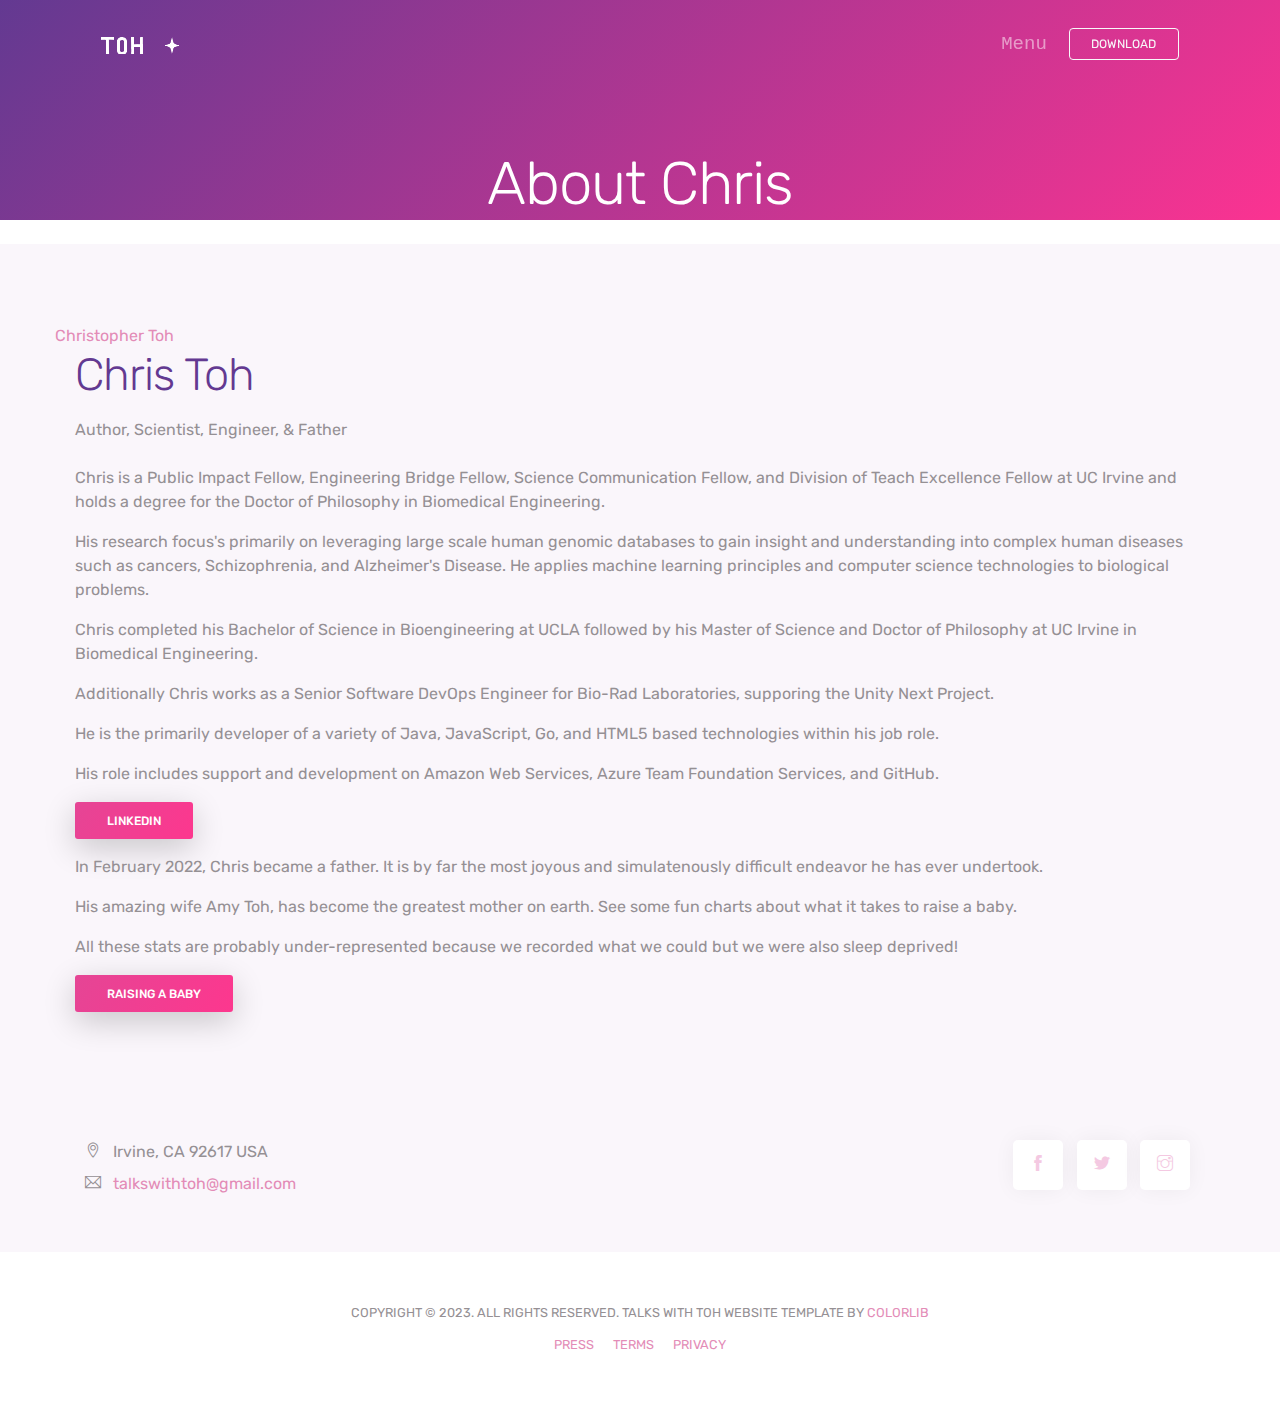
==== commit aec37239: "Add header and footer to Charts" ====
--- a/about.html
+++ b/about.html
@@ -158,7 +158,7 @@
     <!-- // end .section -->
     <footer class="my-5 text-center">
         <!-- Copyright removal is not prohibited! -->
-        <p class="mb-2"><small>COPYRIGHT © 2021. ALL RIGHTS RESERVED. TALKS WITH TOH WEBSITE TEMPLATE BY <a href="https://colorlib.com">COLORLIB</a></small></p>
+        <p class="mb-2"><small>COPYRIGHT © 2023. ALL RIGHTS RESERVED. TALKS WITH TOH WEBSITE TEMPLATE BY <a href="https://colorlib.com">COLORLIB</a></small></p>
 
         <small>
             <a href="press.html" class="m-2">PRESS</a>
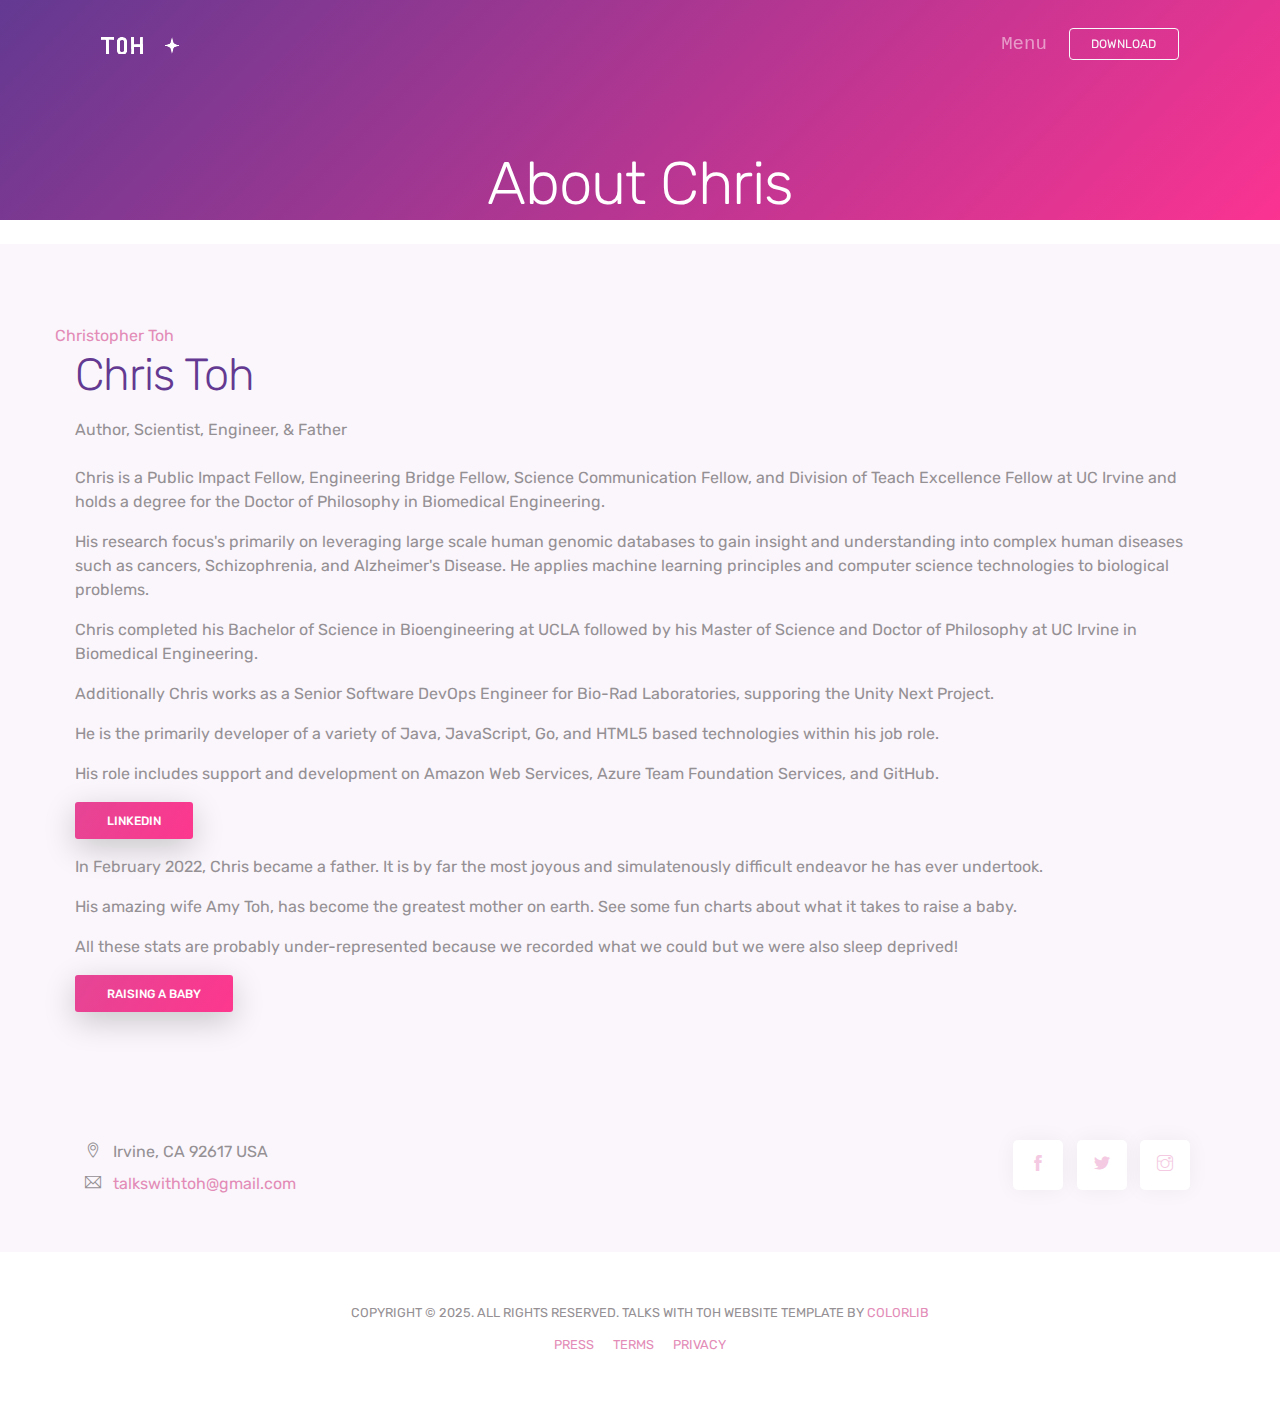
==== commit f0d7d19c: "Bump Copyright to 2025" ====
--- a/about.html
+++ b/about.html
@@ -158,7 +158,7 @@
     <!-- // end .section -->
     <footer class="my-5 text-center">
         <!-- Copyright removal is not prohibited! -->
-        <p class="mb-2"><small>COPYRIGHT © 2023. ALL RIGHTS RESERVED. TALKS WITH TOH WEBSITE TEMPLATE BY <a href="https://colorlib.com">COLORLIB</a></small></p>
+        <p class="mb-2"><small>COPYRIGHT © 2025. ALL RIGHTS RESERVED. TALKS WITH TOH WEBSITE TEMPLATE BY <a href="https://colorlib.com">COLORLIB</a></small></p>
 
         <small>
             <a href="press.html" class="m-2">PRESS</a>
